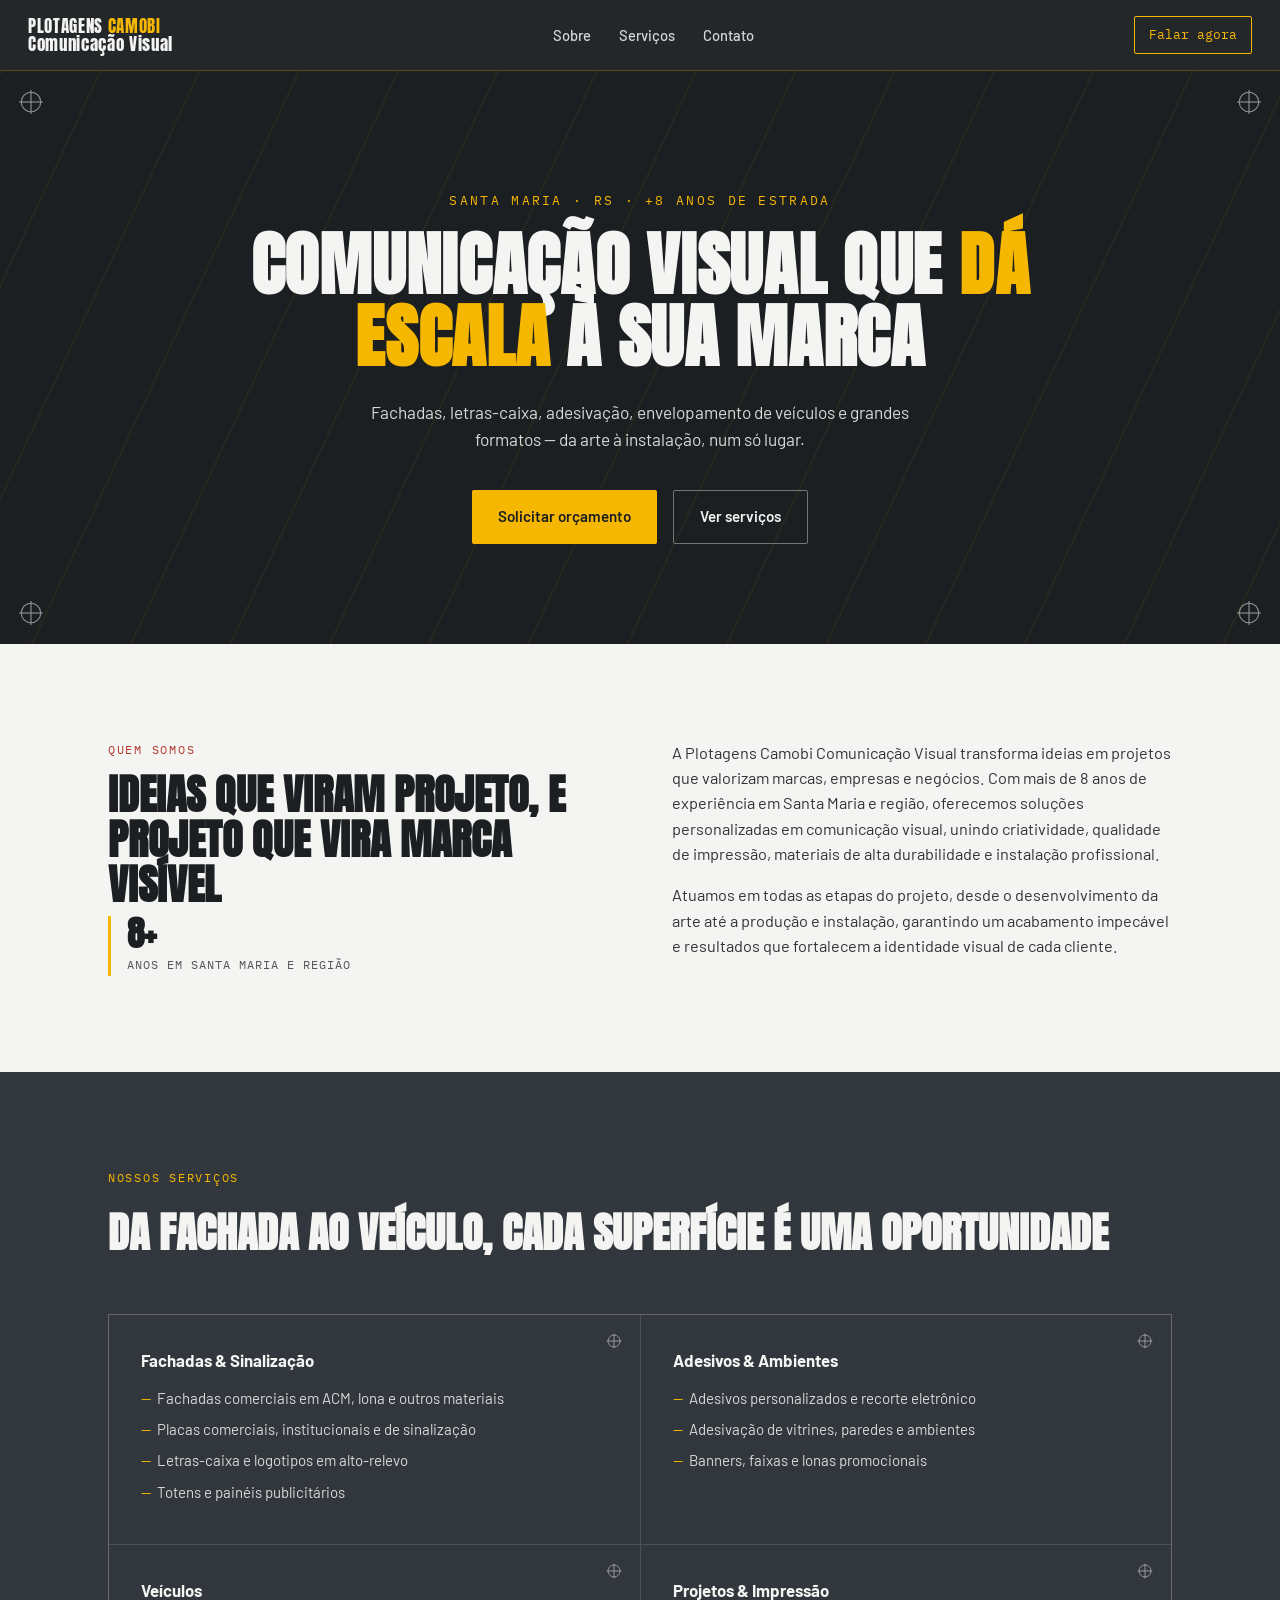
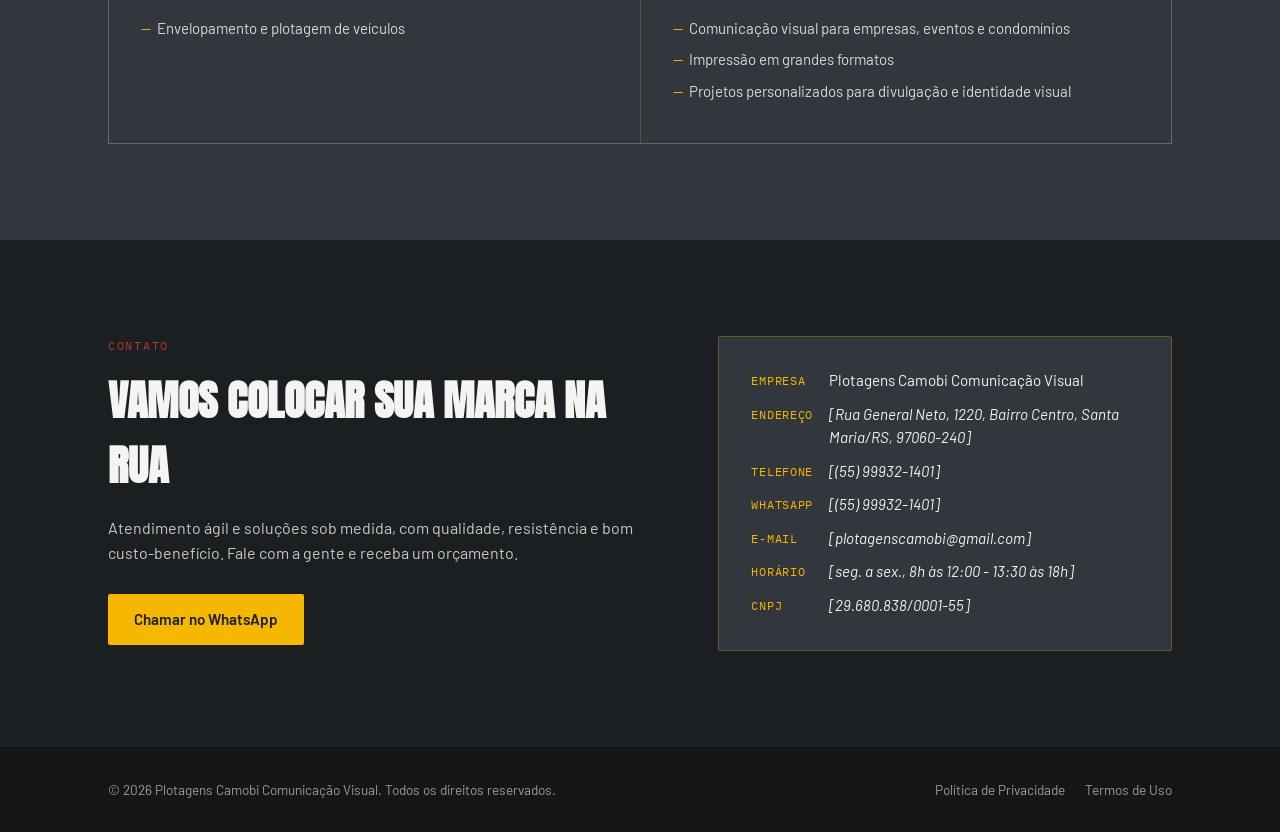
==== index.html @ e6a54b6c "Add files via upload" ====
<!DOCTYPE html>
<html lang="pt-BR">
<head>
<meta charset="UTF-8">
<meta name="viewport" content="width=device-width, initial-scale=1.0">
<title>Plotagens Camobi Comunicação Visual | Santa Maria, RS</title>
<meta name="description" content="Plotagens Camobi Comunicação Visual — fachadas, letras-caixa, adesivação, envelopamento de veículos e impressão em grandes formatos em Santa Maria e região.">
<link rel="stylesheet" href="style.css">
</head>
<body>

<header>
  <div class="nav">
    <div class="brand">PLOTAGENS <span>CAMOBI</span><br>Comunicação Visual</div>
    <nav class="nav-links" id="navLinks">
      <a href="#sobre">Sobre</a>
      <a href="#servicos">Serviços</a>
      <a href="#contato">Contato</a>
    </nav>
    <a class="nav-cta" href="#contato">Falar agora</a>
    <button class="menu-toggle" id="menuToggle" aria-label="Abrir menu">☰</button>
  </div>
</header>

<section class="hero">
  <div class="reg-mark tl"><svg viewBox="0 0 24 24" fill="none" stroke="currentColor" stroke-width="1"><circle cx="12" cy="12" r="9"/><line x1="12" y1="1" x2="12" y2="23"/><line x1="1" y1="12" x2="23" y2="12"/></svg></div>
  <div class="reg-mark tr"><svg viewBox="0 0 24 24" fill="none" stroke="currentColor" stroke-width="1"><circle cx="12" cy="12" r="9"/><line x1="12" y1="1" x2="12" y2="23"/><line x1="1" y1="12" x2="23" y2="12"/></svg></div>
  <div class="reg-mark bl"><svg viewBox="0 0 24 24" fill="none" stroke="currentColor" stroke-width="1"><circle cx="12" cy="12" r="9"/><line x1="12" y1="1" x2="12" y2="23"/><line x1="1" y1="12" x2="23" y2="12"/></svg></div>
  <div class="reg-mark br"><svg viewBox="0 0 24 24" fill="none" stroke="currentColor" stroke-width="1"><circle cx="12" cy="12" r="9"/><line x1="12" y1="1" x2="12" y2="23"/><line x1="1" y1="12" x2="23" y2="12"/></svg></div>

  <div class="hero-inner">
    <div class="eyebrow">Santa Maria · RS · +8 anos de estrada</div>
    <h1>Comunicação visual que <em>dá escala</em> à sua marca</h1>
    <p>Fachadas, letras-caixa, adesivação, envelopamento de veículos e grandes formatos — da arte à instalação, num só lugar.</p>
    <div class="hero-ctas">
      <a class="btn btn-primary" href="#contato">Solicitar orçamento</a>
      <a class="btn btn-ghost" href="#servicos">Ver serviços</a>
    </div>
  </div>
</section>

<section class="about" id="sobre">
  <div class="wrap about-grid">
    <div>
      <div class="section-label">Quem somos</div>
      <h2>Ideias que viram projeto, e projeto que vira marca visível</h2>
      <div class="stat">
        <b>8+</b>
        <span>Anos em Santa Maria e região</span>
      </div>
    </div>
    <div class="about-copy">
      <p>A Plotagens Camobi Comunicação Visual transforma ideias em projetos que valorizam marcas, empresas e negócios. Com mais de 8 anos de experiência em Santa Maria e região, oferecemos soluções personalizadas em comunicação visual, unindo criatividade, qualidade de impressão, materiais de alta durabilidade e instalação profissional.</p>
      <p>Atuamos em todas as etapas do projeto, desde o desenvolvimento da arte até a produção e instalação, garantindo um acabamento impecável e resultados que fortalecem a identidade visual de cada cliente.</p>
    </div>
  </div>
</section>

<section class="services" id="servicos">
  <div class="wrap">
    <div class="section-label">Nossos serviços</div>
    <h2>Da fachada ao veículo, cada superfície é uma oportunidade</h2>

    <div class="service-grid">

      <div class="service-card">
        <div class="reg-mark tr" style="width:16px;height:16px;"><svg viewBox="0 0 24 24" fill="none" stroke="currentColor" stroke-width="1.4"><circle cx="12" cy="12" r="9"/><line x1="12" y1="1" x2="12" y2="23"/><line x1="1" y1="12" x2="23" y2="12"/></svg></div>
        <h3>Fachadas &amp; Sinalização</h3>
        <ul>
          <li>Fachadas comerciais em ACM, lona e outros materiais</li>
          <li>Placas comerciais, institucionais e de sinalização</li>
          <li>Letras-caixa e logotipos em alto-relevo</li>
          <li>Totens e painéis publicitários</li>
        </ul>
      </div>

      <div class="service-card">
        <div class="reg-mark tr" style="width:16px;height:16px;"><svg viewBox="0 0 24 24" fill="none" stroke="currentColor" stroke-width="1.4"><circle cx="12" cy="12" r="9"/><line x1="12" y1="1" x2="12" y2="23"/><line x1="1" y1="12" x2="23" y2="12"/></svg></div>
        <h3>Adesivos &amp; Ambientes</h3>
        <ul>
          <li>Adesivos personalizados e recorte eletrônico</li>
          <li>Adesivação de vitrines, paredes e ambientes</li>
          <li>Banners, faixas e lonas promocionais</li>
        </ul>
      </div>

      <div class="service-card">
        <div class="reg-mark tr" style="width:16px;height:16px;"><svg viewBox="0 0 24 24" fill="none" stroke="currentColor" stroke-width="1.4"><circle cx="12" cy="12" r="9"/><line x1="12" y1="1" x2="12" y2="23"/><line x1="1" y1="12" x2="23" y2="12"/></svg></div>
        <h3>Veículos</h3>
        <ul>
          <li>Envelopamento e plotagem de veículos</li>
        </ul>
      </div>

      <div class="service-card">
        <div class="reg-mark tr" style="width:16px;height:16px;"><svg viewBox="0 0 24 24" fill="none" stroke="currentColor" stroke-width="1.4"><circle cx="12" cy="12" r="9"/><line x1="12" y1="1" x2="12" y2="23"/><line x1="1" y1="12" x2="23" y2="12"/></svg></div>
        <h3>Projetos &amp; Impressão</h3>
        <ul>
          <li>Comunicação visual para empresas, eventos e condomínios</li>
          <li>Impressão em grandes formatos</li>
          <li>Projetos personalizados para divulgação e identidade visual</li>
        </ul>
      </div>

    </div>
  </div>
</section>

<section class="contact" id="contato">
  <div class="wrap contact-grid">
    <div>
      <div class="section-label">Contato</div>
      <h2>Vamos colocar sua marca na rua</h2>
      <p>Atendimento ágil e soluções sob medida, com qualidade, resistência e bom custo-benefício. Fale com a gente e receba um orçamento.</p>
      <div class="hero-ctas" style="justify-content:flex-start;margin-top:28px;">
        <a class="btn btn-primary" href="https://wa.me/55XXXXXXXXXXX" target="_blank" rel="noopener">Chamar no WhatsApp</a>
      </div>
    </div>
    <div class="contact-card">
      <dl>
        <dt>Empresa</dt>
        <dd>Plotagens Camobi Comunicação Visual</dd>

        <dt>Endereço</dt>
        <dd class="placeholder">[Rua General Neto, 1220, Bairro Centro, Santa Maria/RS, 97060-240]</dd>

        <dt>Telefone</dt>
        <dd class="placeholder">[(55) 99932-1401]</dd>

        <dt>WhatsApp</dt>
        <dd class="placeholder">[(55) 99932-1401]</dd>

        <dt>E-mail</dt>
        <dd class="placeholder">[plotagenscamobi@gmail.com]</dd>

        <dt>Horário</dt>
        <dd class="placeholder">[seg. a sex., 8h às 12:00 - 13:30 às 18h]</dd>

        <dt>CNPJ</dt>
        <dd class="placeholder">[29.680.838/0001-55]</dd>
      </dl>
    </div>
  </div>
</section>

<footer>
  <div class="wrap footer-inner">
    <div>© <span id="year"></span> Plotagens Camobi Comunicação Visual. Todos os direitos reservados.</div>
    <div class="footer-links">
      <a href="privacidade.html">Política de Privacidade</a>
      <a href="termos.html">Termos de Uso</a>
    </div>
  </div>
</footer>

<script>
  document.getElementById('year').textContent = new Date().getFullYear();
  const menuToggle = document.getElementById('menuToggle');
  const navLinks = document.getElementById('navLinks');
  menuToggle.addEventListener('click', () => navLinks.classList.toggle('open'));
  navLinks.querySelectorAll('a').forEach(a => a.addEventListener('click', () => navLinks.classList.remove('open')));
</script>

</body>
</html>
---- style.css ----
@import url('https://fonts.googleapis.com/css2?family=Anton&family=Barlow:wght@400;500;600;700&family=IBM+Plex+Mono:wght@400;500&display=swap');

:root{
  --grafite:#1c1f22;
  --aco:#31373d;
  --branco:#f4f5f3;
  --amarelo:#f5b700;
  --vinil:#b23a2e;
  --display: 'Anton', sans-serif;
  --body: 'Barlow', sans-serif;
  --mono: 'IBM Plex Mono', monospace;
}

*{box-sizing:border-box;margin:0;padding:0;}

html{scroll-behavior:smooth;}

body{
  font-family:var(--body);
  color:var(--grafite);
  background:var(--branco);
  line-height:1.55;
  -webkit-font-smoothing:antialiased;
}

a{color:inherit;text-decoration:none;}

.wrap{
  max-width:1120px;
  margin:0 auto;
  padding:0 28px;
}

/* ---------- registration marks (signature element) ---------- */
.reg-mark{
  position:absolute;
  width:26px;height:26px;
  opacity:.55;
}
.reg-mark svg{width:100%;height:100%;display:block;}
.reg-mark.tl{top:18px;left:18px;}
.reg-mark.tr{top:18px;right:18px;}
.reg-mark.bl{bottom:18px;left:18px;}
.reg-mark.br{bottom:18px;right:18px;}

/* ---------- header ---------- */
header{
  position:sticky;top:0;z-index:50;
  background:rgba(28,31,34,.96);
  backdrop-filter:blur(6px);
  border-bottom:1px solid rgba(245,183,0,.25);
}
.nav{
  display:flex;align-items:center;justify-content:space-between;
  padding:16px 28px;
  color:var(--branco);
}
.brand{
  font-family:var(--display);
  font-size:1.05rem;
  letter-spacing:.04em;
  line-height:1.1;
}
.brand span{color:var(--amarelo);}
.nav-links{display:flex;gap:28px;font-size:.92rem;font-weight:500;}
.nav-links a{opacity:.85;transition:opacity .2s;}
.nav-links a:hover{opacity:1;color:var(--amarelo);}
.nav-cta{
  font-family:var(--mono);
  font-size:.82rem;
  border:1px solid var(--amarelo);
  color:var(--amarelo);
  padding:8px 14px;
  border-radius:2px;
  transition:background .2s, color .2s;
}
.nav-cta:hover{background:var(--amarelo);color:var(--grafite);}
.menu-toggle{display:none;background:none;border:0;color:var(--branco);font-size:1.6rem;cursor:pointer;}

/* ---------- hero ---------- */
.hero{
  position:relative;
  background:var(--grafite);
  color:var(--branco);
  padding:120px 28px 100px;
  overflow:hidden;
}
.hero::before{
  content:"";
  position:absolute;inset:0;
  background:
    repeating-linear-gradient(115deg, rgba(245,183,0,.05) 0 2px, transparent 2px 90px);
  pointer-events:none;
}
.hero-inner{max-width:820px;margin:0 auto;position:relative;text-align:center;}
.eyebrow{
  font-family:var(--mono);
  font-size:.8rem;
  letter-spacing:.18em;
  text-transform:uppercase;
  color:var(--amarelo);
  margin-bottom:18px;
}
.hero h1{
  font-family:var(--display);
  font-size:clamp(2.4rem, 6vw, 4.4rem);
  line-height:1.02;
  letter-spacing:.01em;
  text-transform:uppercase;
}
.hero h1 em{font-style:normal;color:var(--amarelo);}
.hero p{
  margin:26px auto 0;
  max-width:560px;
  font-size:1.08rem;
  color:#d7d9d6;
}
.hero-ctas{
  margin-top:38px;
  display:flex;gap:16px;justify-content:center;flex-wrap:wrap;
}
.btn{
  display:inline-flex;align-items:center;gap:8px;
  font-weight:600;font-size:.95rem;
  padding:14px 26px;
  border-radius:2px;
  transition:transform .15s, box-shadow .15s;
}
.btn:hover{transform:translateY(-2px);}
.btn-primary{background:var(--amarelo);color:var(--grafite);}
.btn-primary:hover{box-shadow:0 6px 0 0 rgba(245,183,0,.25);}
.btn-ghost{border:1px solid rgba(244,245,243,.4);color:var(--branco);}
.btn-ghost:hover{border-color:var(--branco);}

/* ---------- about ---------- */
.about{padding:96px 28px;background:var(--branco);}
.about-grid{
  display:grid;
  grid-template-columns:1fr 1fr;
  gap:64px;
  align-items:start;
}
.section-label{
  font-family:var(--mono);
  font-size:.78rem;
  letter-spacing:.14em;
  text-transform:uppercase;
  color:var(--vinil);
  margin-bottom:14px;
}
.about h2{
  font-family:var(--display);
  font-size:clamp(1.8rem,3.4vw,2.6rem);
  text-transform:uppercase;
  line-height:1.08;
}
.about-copy p{margin-bottom:16px;font-size:1.02rem;color:#333;}
.stat{
  display:inline-block;
  margin-top:8px;
  border-left:3px solid var(--amarelo);
  padding-left:16px;
}
.stat b{font-family:var(--display);font-size:2.2rem;display:block;line-height:1;}
.stat span{font-family:var(--mono);font-size:.78rem;text-transform:uppercase;letter-spacing:.08em;color:#555;}

/* ---------- services ---------- */
.services{background:var(--aco);color:var(--branco);padding:96px 28px;position:relative;}
.services .section-label{color:var(--amarelo);}
.services h2{
  font-family:var(--display);
  font-size:clamp(1.8rem,3.4vw,2.6rem);
  text-transform:uppercase;
  margin-bottom:48px;
}
.service-grid{
  display:grid;
  grid-template-columns:repeat(2,1fr);
  gap:1px;
  background:rgba(244,245,243,.14);
  border:1px solid rgba(244,245,243,.14);
}
.service-card{
  background:var(--aco);
  padding:32px;
  position:relative;
  transition:background .2s;
}
.service-card:hover{background:#3b4249;}
.service-card:hover .reg-mark{opacity:1;}
.service-card .reg-mark{transition:opacity .2s;}
.service-card h3{
  font-family:var(--body);
  font-weight:700;
  font-size:1.05rem;
  margin-bottom:14px;
  padding-right:20px;
}
.service-card ul{list-style:none;font-size:.94rem;color:#d7d9d6;}
.service-card li{position:relative;padding-left:16px;margin-bottom:8px;}
.service-card li::before{
  content:"—";
  position:absolute;left:0;color:var(--amarelo);
}

/* ---------- contact ---------- */
.contact{background:var(--grafite);color:var(--branco);padding:96px 28px;position:relative;}
.contact-grid{
  display:grid;
  grid-template-columns:1.1fr .9fr;
  gap:56px;
}
.contact h2{
  font-family:var(--display);
  font-size:clamp(1.8rem,3.4vw,2.6rem);
  text-transform:uppercase;
  margin-bottom:18px;
}
.contact > .wrap > p, .contact-grid p{color:#c7c9c6;}
.contact-card{
  background:var(--aco);
  border:1px solid rgba(245,183,0,.25);
  padding:32px;
  border-radius:2px;
}
.contact-card dl{display:grid;grid-template-columns:auto 1fr;gap:10px 16px;font-size:.95rem;}
.contact-card dt{font-family:var(--mono);color:var(--amarelo);text-transform:uppercase;font-size:.75rem;letter-spacing:.06em;padding-top:3px;}
.contact-card dd{color:var(--branco);}
.placeholder{color:#f0b3ac;font-style:italic;}

/* ---------- footer ---------- */
footer{
  background:#141618;
  color:#9a9d9a;
  padding:32px 28px;
  font-size:.85rem;
}
.footer-inner{
  display:flex;justify-content:space-between;align-items:center;flex-wrap:wrap;gap:12px;
}
.footer-links{display:flex;gap:20px;}
.footer-links a{transition:color .2s;}
.footer-links a:hover{color:var(--amarelo);}

/* ---------- legal pages ---------- */
.legal{padding:120px 28px 96px;max-width:780px;margin:0 auto;}
.legal h1{
  font-family:var(--display);
  font-size:clamp(2rem,4vw,2.8rem);
  text-transform:uppercase;
  margin-bottom:8px;
}
.legal .updated{font-family:var(--mono);font-size:.8rem;color:#777;margin-bottom:40px;}
.legal h2{font-size:1.2rem;margin:34px 0 12px;font-family:var(--body);font-weight:700;}
.legal p, .legal li{color:#333;margin-bottom:12px;font-size:.98rem;}
.legal ul{padding-left:20px;}
.legal a.back{
  display:inline-block;margin-bottom:32px;
  font-family:var(--mono);font-size:.85rem;color:var(--vinil);
}

/* ---------- responsive ---------- */
@media (max-width:860px){
  .about-grid{grid-template-columns:1fr;gap:32px;}
  .service-grid{grid-template-columns:1fr;}
  .contact-grid{grid-template-columns:1fr;}
  .nav-links{position:fixed;top:64px;left:0;right:0;background:var(--grafite);flex-direction:column;padding:20px 28px;gap:16px;transform:translateY(-150%);transition:transform .25s;border-bottom:1px solid rgba(245,183,0,.25);}
  .nav-links.open{transform:translateY(0);}
  .menu-toggle{display:block;}
  .nav-cta{display:none;}
}

@media (prefers-reduced-motion: reduce){
  html{scroll-behavior:auto;}
  *{transition:none !important;}
}
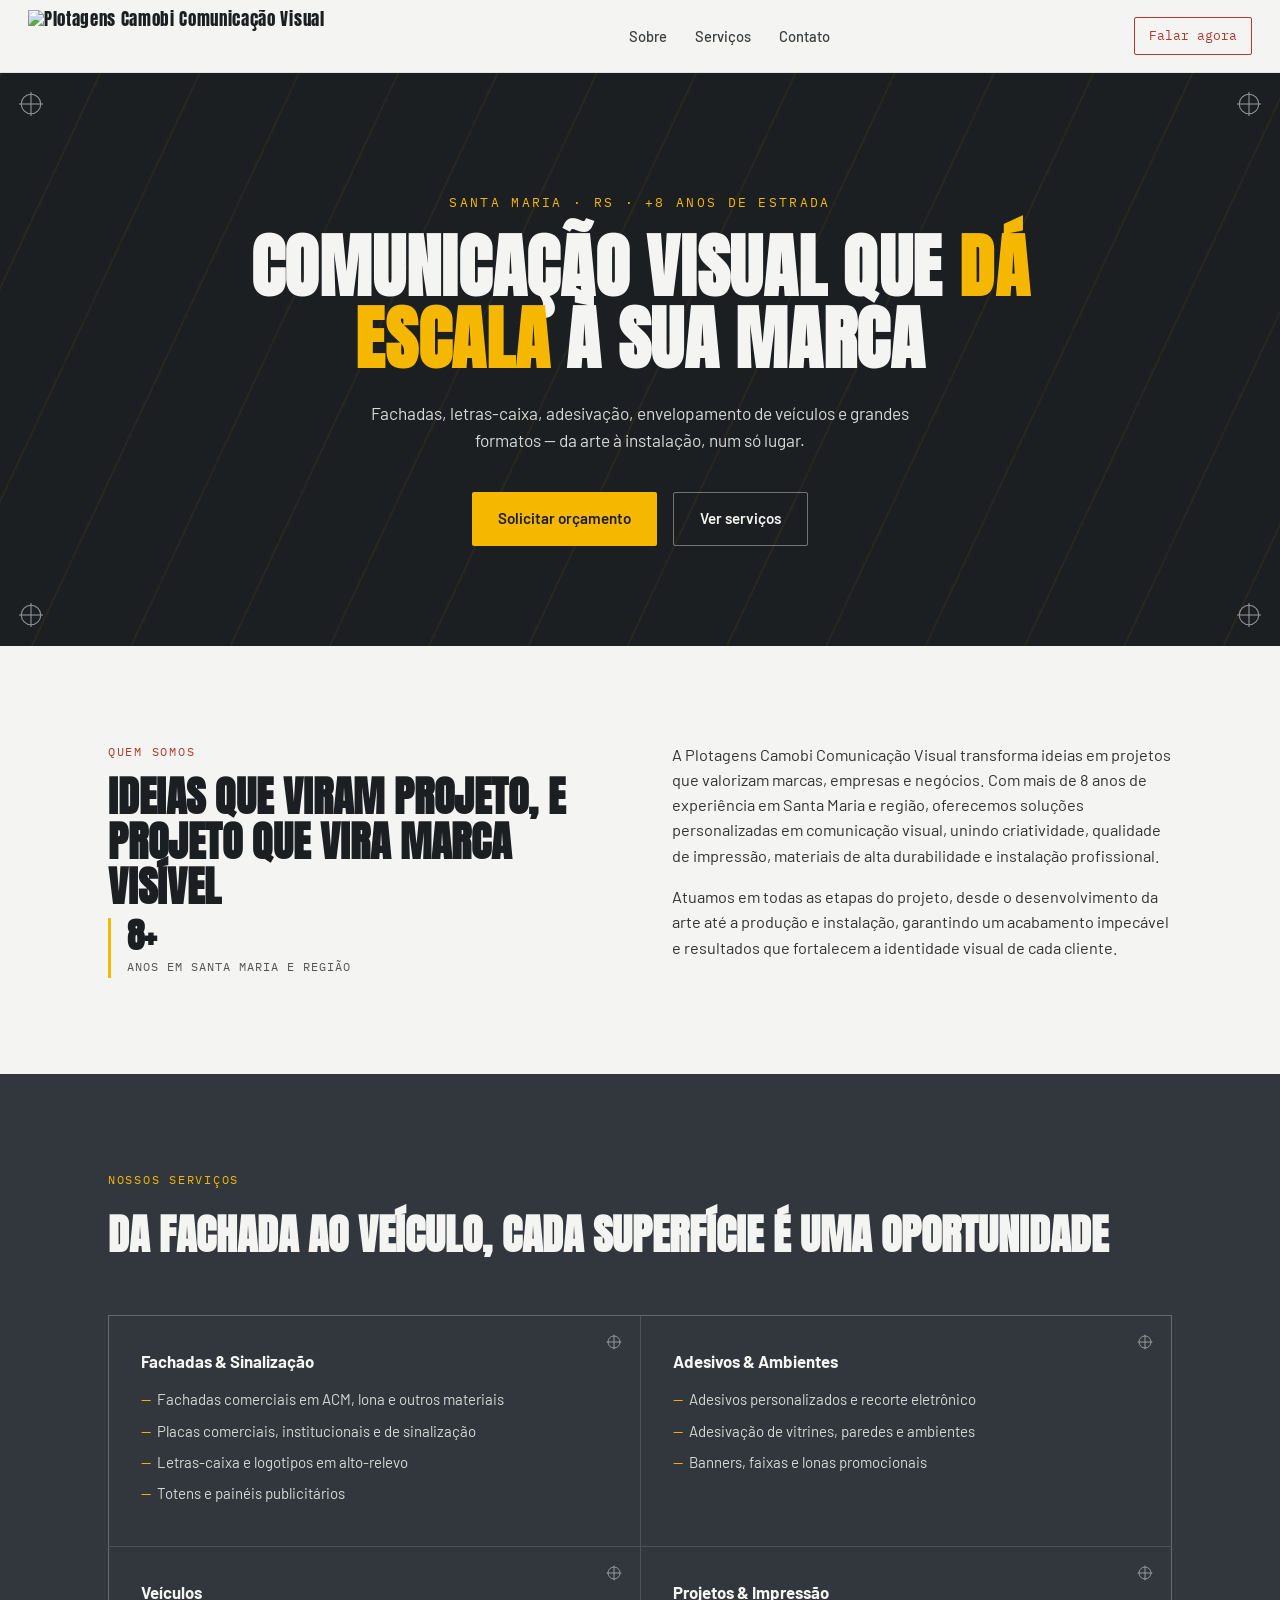
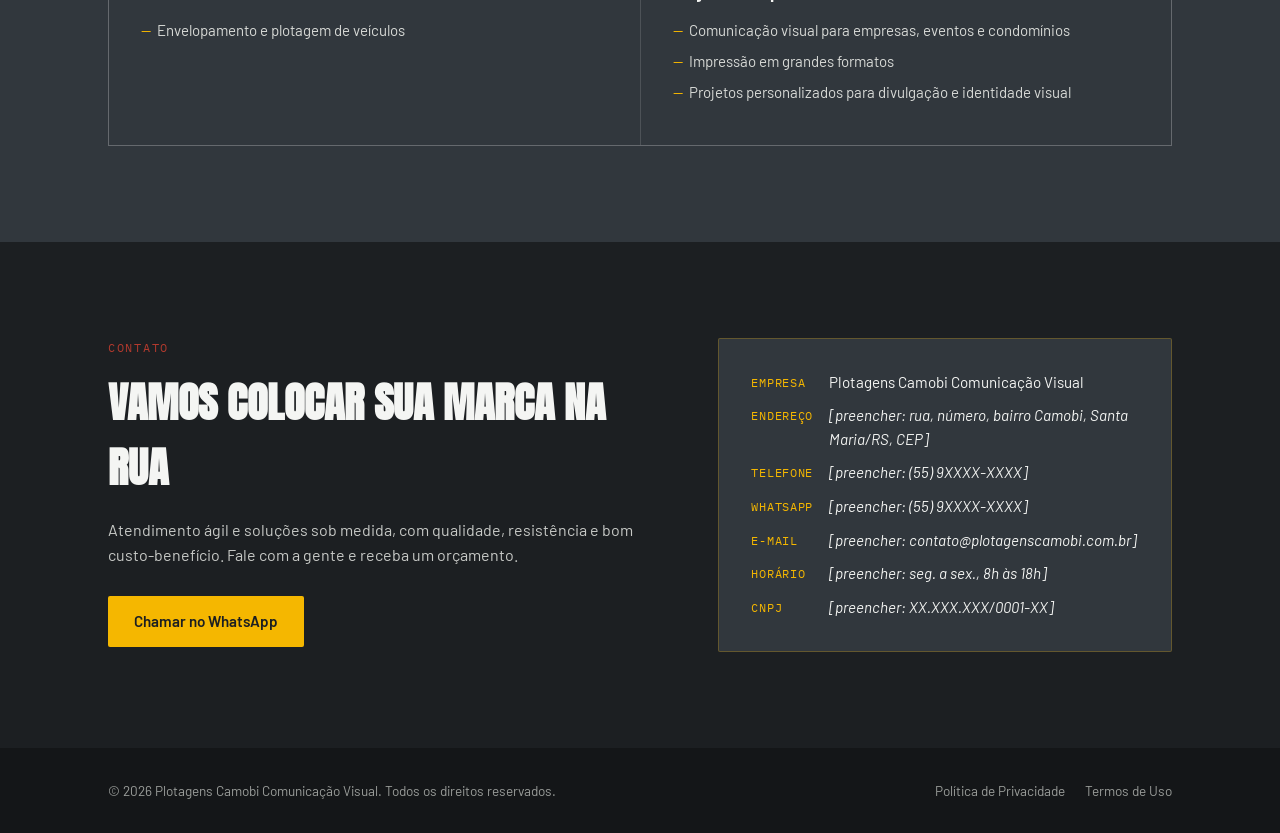
==== commit 811bec6d: "Add files via upload" ====
--- a/index.html
+++ b/index.html
@@ -6,12 +6,13 @@
 <title>Plotagens Camobi Comunicação Visual | Santa Maria, RS</title>
 <meta name="description" content="Plotagens Camobi Comunicação Visual — fachadas, letras-caixa, adesivação, envelopamento de veículos e impressão em grandes formatos em Santa Maria e região.">
 <link rel="stylesheet" href="style.css">
+<link rel="icon" type="image/png" href="assets/favicon.png">
 </head>
 <body>
 
 <header>
   <div class="nav">
-    <div class="brand">PLOTAGENS <span>CAMOBI</span><br>Comunicação Visual</div>
+    <a class="brand" href="index.html"><img src="assets/logo.png" alt="Plotagens Camobi Comunicação Visual"></a>
     <nav class="nav-links" id="navLinks">
       <a href="#sobre">Sobre</a>
       <a href="#servicos">Serviços</a>
@@ -122,22 +123,22 @@
         <dd>Plotagens Camobi Comunicação Visual</dd>
 
         <dt>Endereço</dt>
-        <dd class="placeholder">[Rua General Neto, 1220, Bairro Centro, Santa Maria/RS, 97060-240]</dd>
+        <dd class="placeholder">[preencher: rua, número, bairro Camobi, Santa Maria/RS, CEP]</dd>
 
         <dt>Telefone</dt>
-        <dd class="placeholder">[(55) 99932-1401]</dd>
+        <dd class="placeholder">[preencher: (55) 9XXXX-XXXX]</dd>
 
         <dt>WhatsApp</dt>
-        <dd class="placeholder">[(55) 99932-1401]</dd>
+        <dd class="placeholder">[preencher: (55) 9XXXX-XXXX]</dd>
 
         <dt>E-mail</dt>
-        <dd class="placeholder">[plotagenscamobi@gmail.com]</dd>
+        <dd class="placeholder">[preencher: contato@plotagenscamobi.com.br]</dd>
 
         <dt>Horário</dt>
-        <dd class="placeholder">[seg. a sex., 8h às 12:00 - 13:30 às 18h]</dd>
+        <dd class="placeholder">[preencher: seg. a sex., 8h às 18h]</dd>
 
         <dt>CNPJ</dt>
-        <dd class="placeholder">[29.680.838/0001-55]</dd>
+        <dd class="placeholder">[preencher: XX.XXX.XXX/0001-XX]</dd>
       </dl>
     </div>
   </div>
--- a/style.css
+++ b/style.css
@@ -46,36 +46,38 @@
 /* ---------- header ---------- */
 header{
   position:sticky;top:0;z-index:50;
-  background:rgba(28,31,34,.96);
+  background:rgba(244,245,243,.97);
   backdrop-filter:blur(6px);
-  border-bottom:1px solid rgba(245,183,0,.25);
+  border-bottom:1px solid rgba(28,31,34,.08);
 }
 .nav{
   display:flex;align-items:center;justify-content:space-between;
-  padding:16px 28px;
-  color:var(--branco);
+  padding:10px 28px;
+  color:var(--grafite);
 }
 .brand{
+  display:flex;align-items:center;
   font-family:var(--display);
   font-size:1.05rem;
   letter-spacing:.04em;
   line-height:1.1;
 }
-.brand span{color:var(--amarelo);}
+.brand img{height:52px;width:auto;display:block;}
+.brand span{color:var(--vinil);}
 .nav-links{display:flex;gap:28px;font-size:.92rem;font-weight:500;}
-.nav-links a{opacity:.85;transition:opacity .2s;}
-.nav-links a:hover{opacity:1;color:var(--amarelo);}
+.nav-links a{opacity:.85;transition:opacity .2s;color:var(--grafite);}
+.nav-links a:hover{opacity:1;color:var(--vinil);}
 .nav-cta{
   font-family:var(--mono);
   font-size:.82rem;
-  border:1px solid var(--amarelo);
-  color:var(--amarelo);
+  border:1px solid var(--vinil);
+  color:var(--vinil);
   padding:8px 14px;
   border-radius:2px;
   transition:background .2s, color .2s;
 }
-.nav-cta:hover{background:var(--amarelo);color:var(--grafite);}
-.menu-toggle{display:none;background:none;border:0;color:var(--branco);font-size:1.6rem;cursor:pointer;}
+.nav-cta:hover{background:var(--vinil);color:var(--branco);}
+.menu-toggle{display:none;background:none;border:0;color:var(--grafite);font-size:1.6rem;cursor:pointer;}
 
 /* ---------- hero ---------- */
 .hero{
@@ -264,7 +266,7 @@
   .about-grid{grid-template-columns:1fr;gap:32px;}
   .service-grid{grid-template-columns:1fr;}
   .contact-grid{grid-template-columns:1fr;}
-  .nav-links{position:fixed;top:64px;left:0;right:0;background:var(--grafite);flex-direction:column;padding:20px 28px;gap:16px;transform:translateY(-150%);transition:transform .25s;border-bottom:1px solid rgba(245,183,0,.25);}
+  .nav-links{position:fixed;top:72px;left:0;right:0;background:var(--branco);flex-direction:column;padding:20px 28px;gap:16px;transform:translateY(-150%);transition:transform .25s;border-bottom:1px solid rgba(28,31,34,.1);box-shadow:0 8px 16px rgba(0,0,0,.08);}
   .nav-links.open{transform:translateY(0);}
   .menu-toggle{display:block;}
   .nav-cta{display:none;}
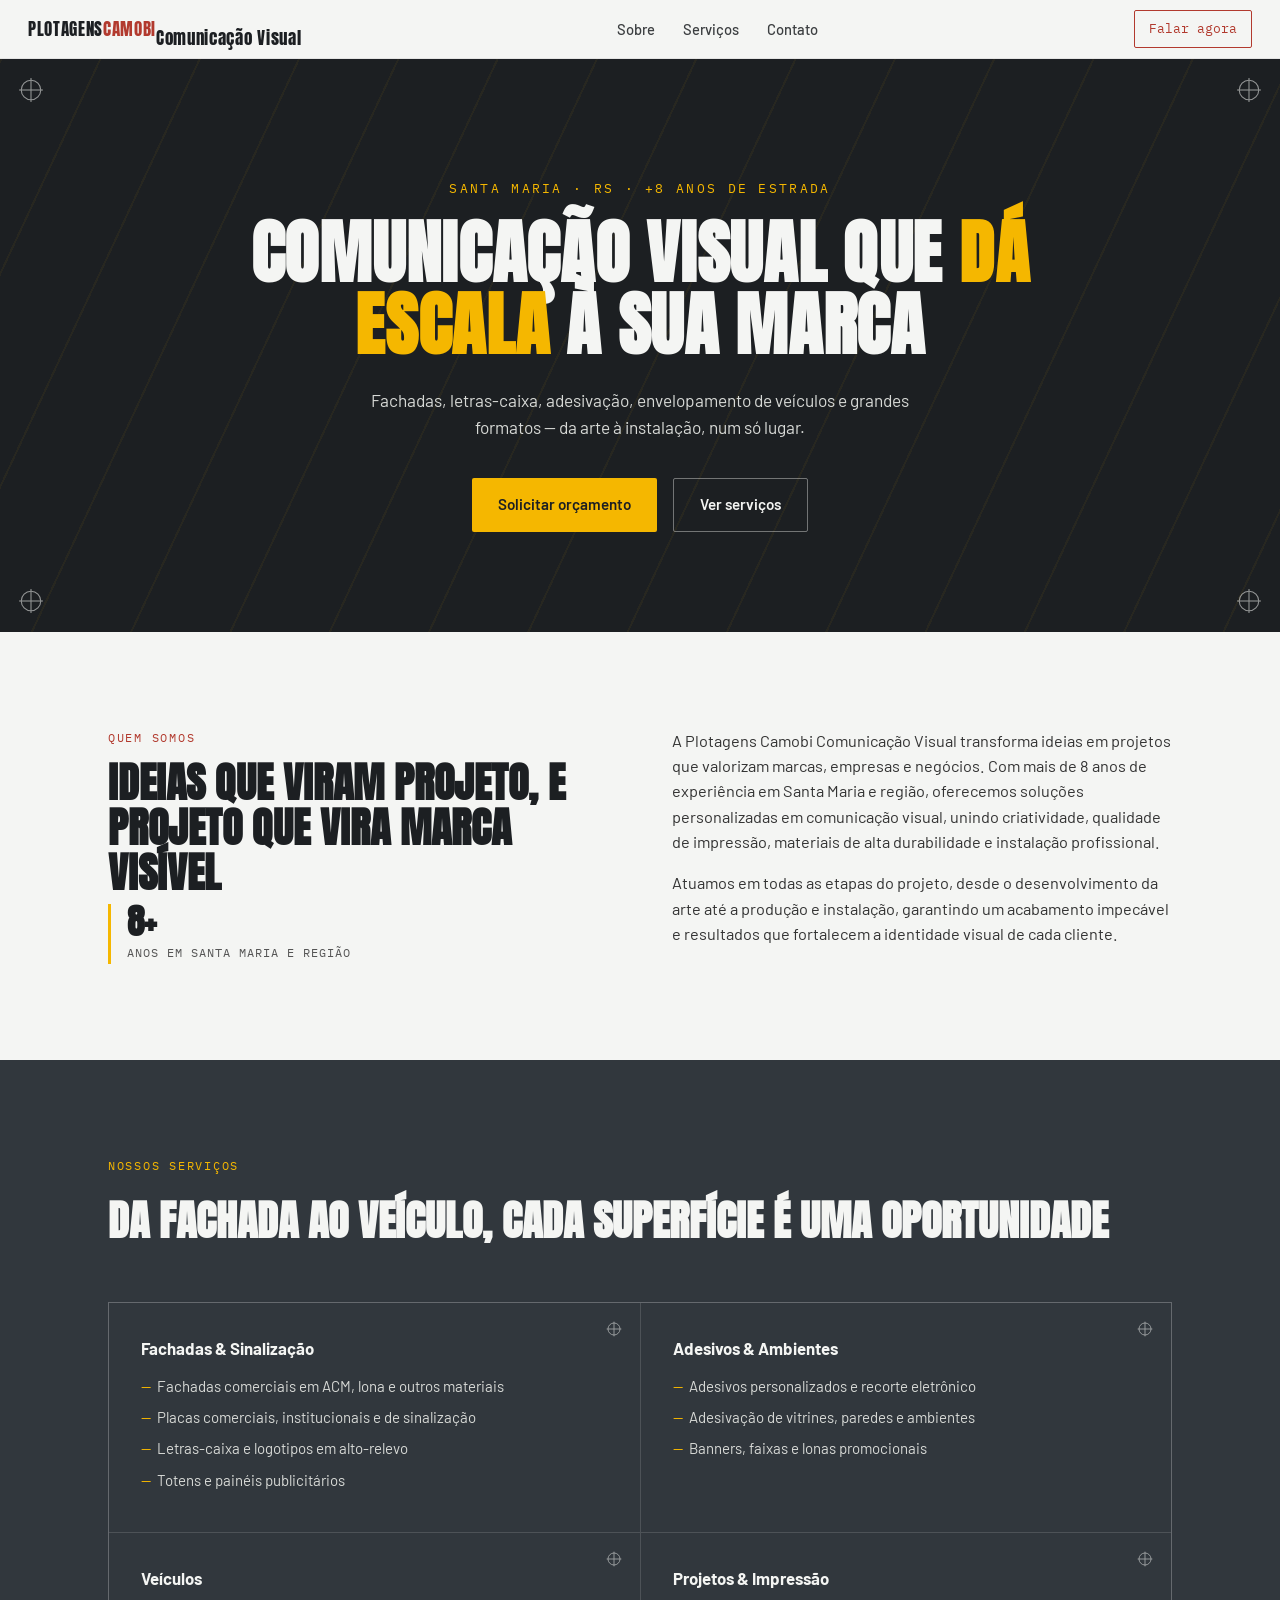
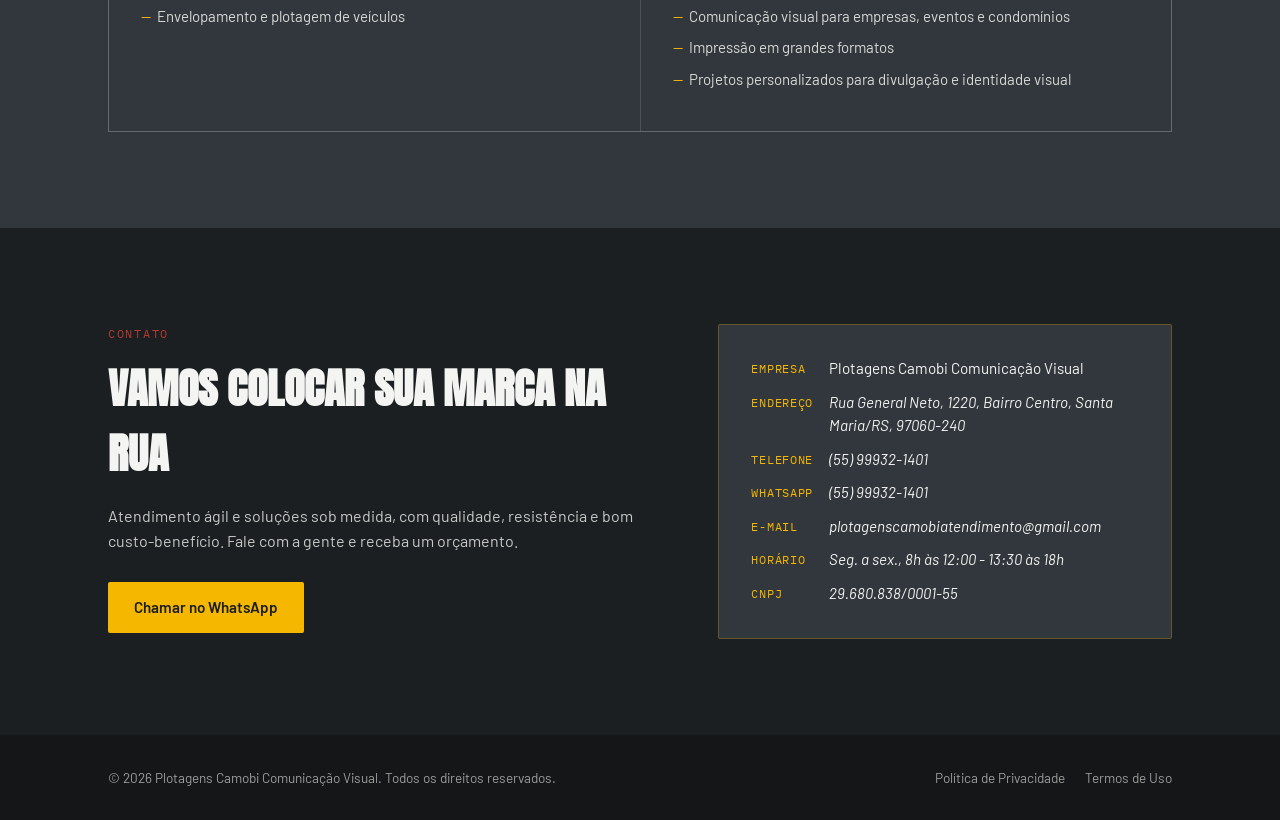
==== commit c7ef64fc: "Add files via upload" ====
--- a/index.html
+++ b/index.html
@@ -6,13 +6,12 @@
 <title>Plotagens Camobi Comunicação Visual | Santa Maria, RS</title>
 <meta name="description" content="Plotagens Camobi Comunicação Visual — fachadas, letras-caixa, adesivação, envelopamento de veículos e impressão em grandes formatos em Santa Maria e região.">
 <link rel="stylesheet" href="style.css">
-<link rel="icon" type="image/png" href="assets/favicon.png">
 </head>
 <body>
 
 <header>
   <div class="nav">
-    <a class="brand" href="index.html"><img src="assets/logo.png" alt="Plotagens Camobi Comunicação Visual"></a>
+    <div class="brand">PLOTAGENS <span>CAMOBI</span><br>Comunicação Visual</div>
     <nav class="nav-links" id="navLinks">
       <a href="#sobre">Sobre</a>
       <a href="#servicos">Serviços</a>
@@ -114,7 +113,7 @@
       <h2>Vamos colocar sua marca na rua</h2>
       <p>Atendimento ágil e soluções sob medida, com qualidade, resistência e bom custo-benefício. Fale com a gente e receba um orçamento.</p>
       <div class="hero-ctas" style="justify-content:flex-start;margin-top:28px;">
-        <a class="btn btn-primary" href="https://wa.me/55XXXXXXXXXXX" target="_blank" rel="noopener">Chamar no WhatsApp</a>
+        <a class="btn btn-primary" href="https://wa.me/55999321401" target="_blank" rel="noopener">Chamar no WhatsApp</a>
       </div>
     </div>
     <div class="contact-card">
@@ -123,22 +122,22 @@
         <dd>Plotagens Camobi Comunicação Visual</dd>
 
         <dt>Endereço</dt>
-        <dd class="placeholder">[preencher: rua, número, bairro Camobi, Santa Maria/RS, CEP]</dd>
+        <dd class="placeholder">Rua General Neto, 1220, Bairro Centro, Santa Maria/RS, 97060-240</dd>
 
         <dt>Telefone</dt>
-        <dd class="placeholder">[preencher: (55) 9XXXX-XXXX]</dd>
+        <dd class="placeholder">(55) 99932-1401</dd>
 
         <dt>WhatsApp</dt>
-        <dd class="placeholder">[preencher: (55) 9XXXX-XXXX]</dd>
+        <dd class="placeholder">(55) 99932-1401</dd>
 
         <dt>E-mail</dt>
-        <dd class="placeholder">[preencher: contato@plotagenscamobi.com.br]</dd>
+        <dd class="placeholder">plotagenscamobiatendimento@gmail.com</dd>
 
         <dt>Horário</dt>
-        <dd class="placeholder">[preencher: seg. a sex., 8h às 18h]</dd>
+        <dd class="placeholder">Seg. a sex., 8h às 12:00 - 13:30 às 18h</dd>
 
         <dt>CNPJ</dt>
-        <dd class="placeholder">[preencher: XX.XXX.XXX/0001-XX]</dd>
+        <dd class="placeholder">29.680.838/0001-55</dd>
       </dl>
     </div>
   </div>
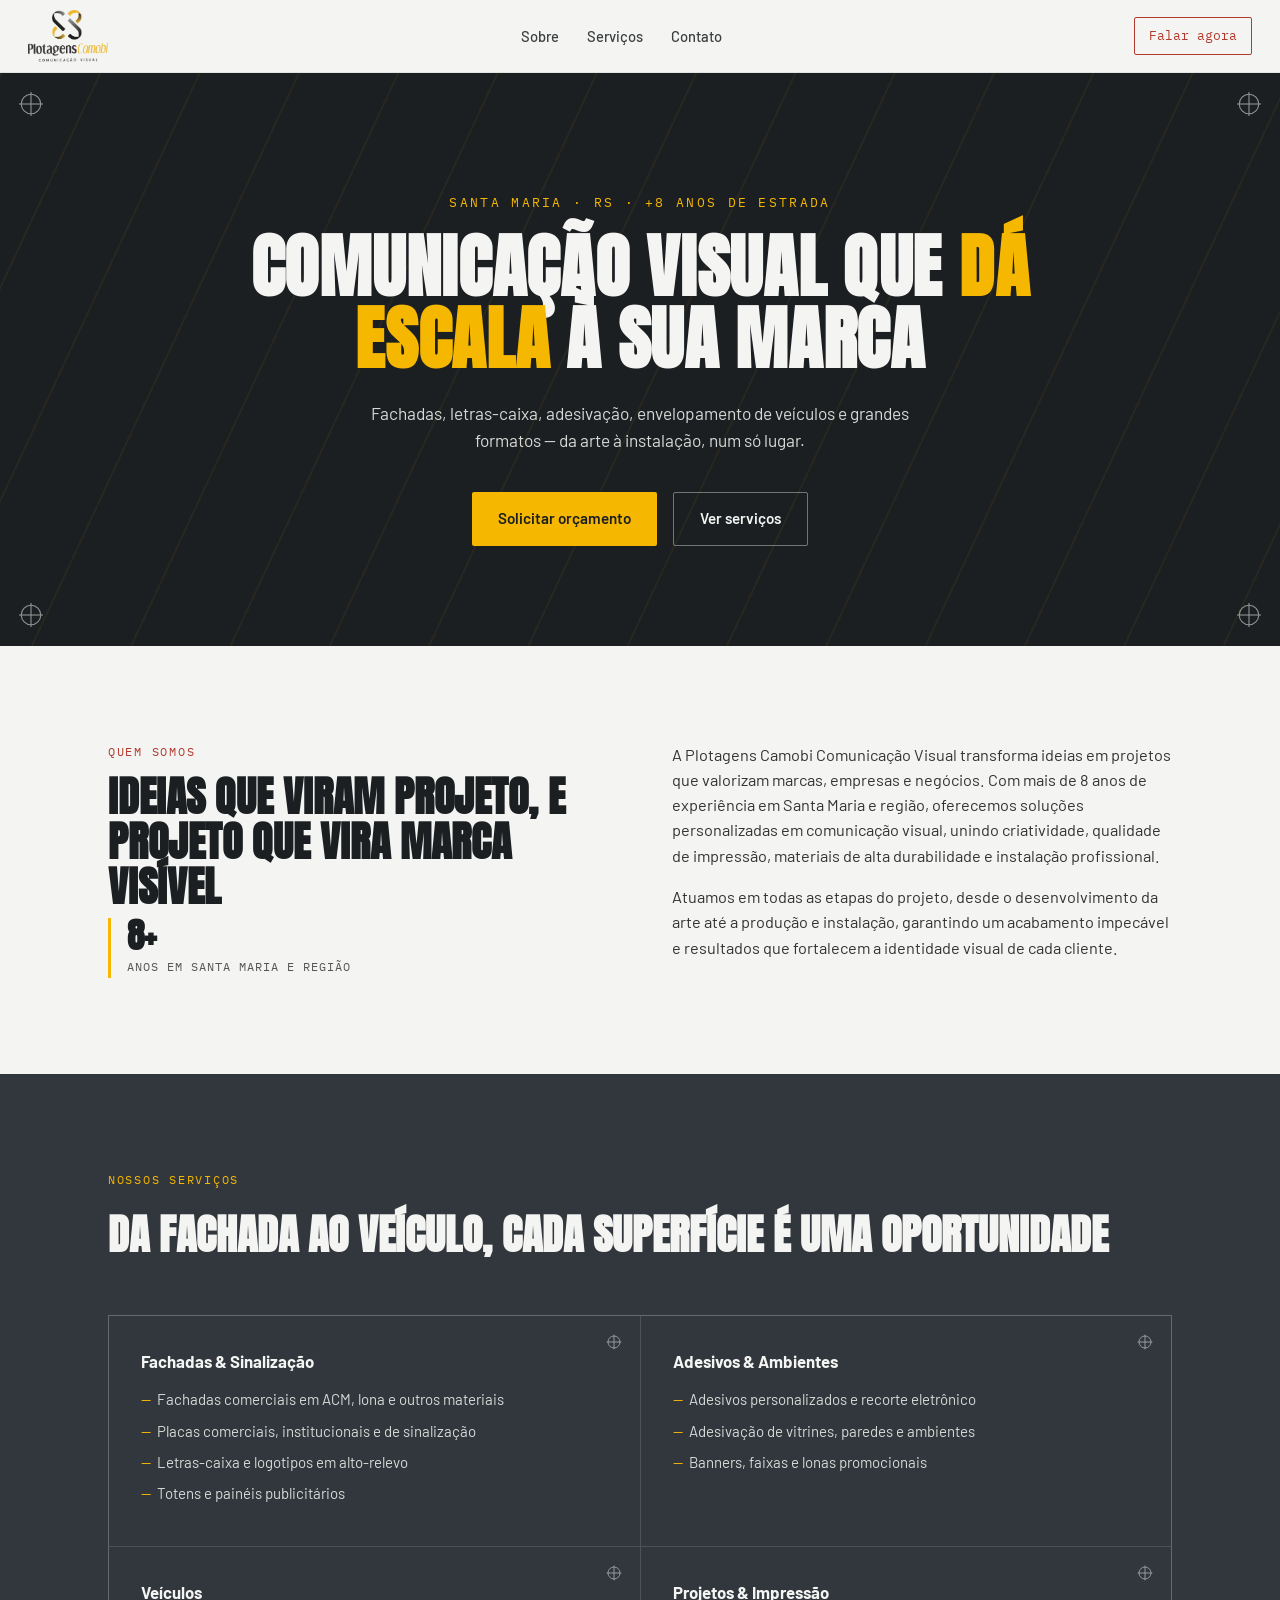
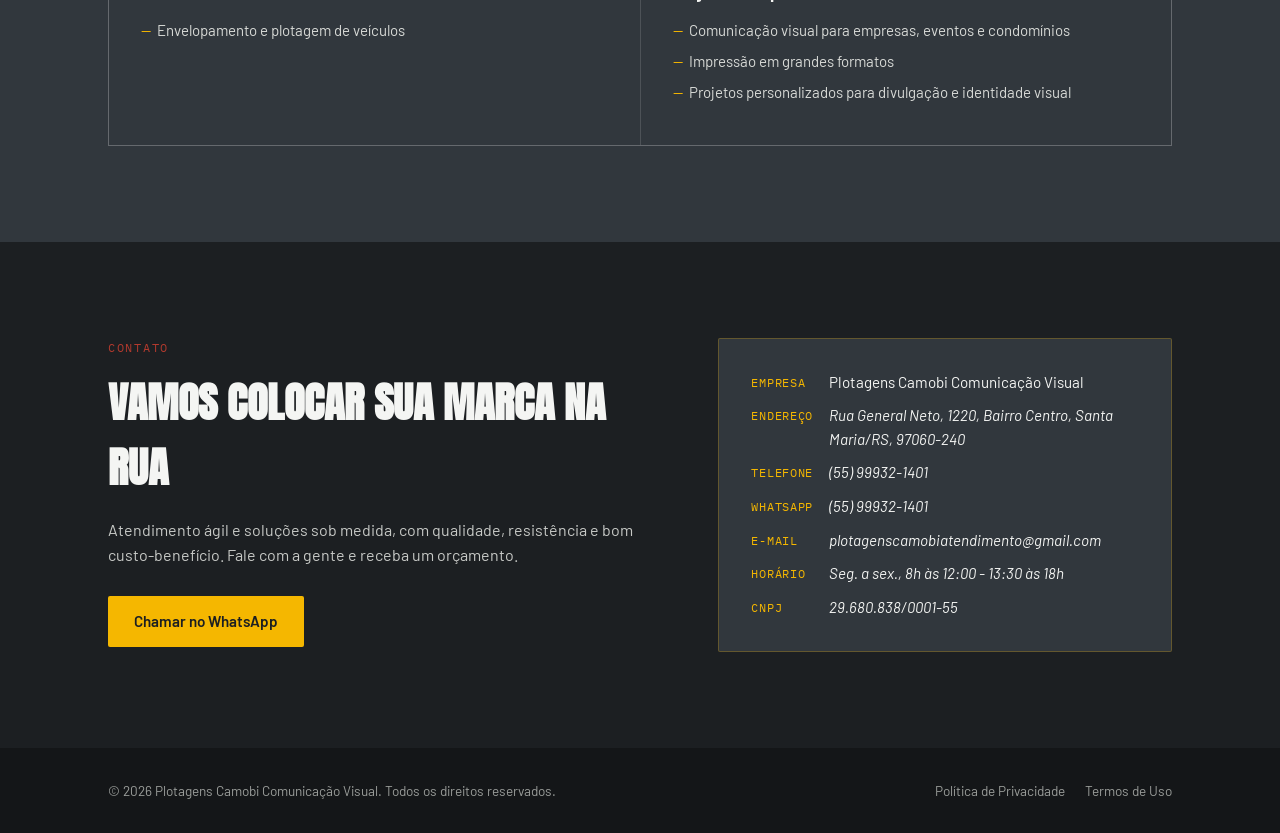
==== commit 02ec7f9c: "Add files via upload" ====
--- a/index.html
+++ b/index.html
@@ -6,12 +6,13 @@
 <title>Plotagens Camobi Comunicação Visual | Santa Maria, RS</title>
 <meta name="description" content="Plotagens Camobi Comunicação Visual — fachadas, letras-caixa, adesivação, envelopamento de veículos e impressão em grandes formatos em Santa Maria e região.">
 <link rel="stylesheet" href="style.css">
+<link rel="icon" type="image/png" href="favicon.png">
 </head>
 <body>
 
 <header>
   <div class="nav">
-    <div class="brand">PLOTAGENS <span>CAMOBI</span><br>Comunicação Visual</div>
+    <a class="brand" href="index.html"><img src="logo.png" alt="Plotagens Camobi Comunicação Visual"></a>
     <nav class="nav-links" id="navLinks">
       <a href="#sobre">Sobre</a>
       <a href="#servicos">Serviços</a>
@@ -113,7 +114,7 @@
       <h2>Vamos colocar sua marca na rua</h2>
       <p>Atendimento ágil e soluções sob medida, com qualidade, resistência e bom custo-benefício. Fale com a gente e receba um orçamento.</p>
       <div class="hero-ctas" style="justify-content:flex-start;margin-top:28px;">
-        <a class="btn btn-primary" href="https://wa.me/55999321401" target="_blank" rel="noopener">Chamar no WhatsApp</a>
+        <a class="btn btn-primary" href="https://wa.me/5555999321401" target="_blank" rel="noopener">Chamar no WhatsApp</a>
       </div>
     </div>
     <div class="contact-card">
@@ -138,7 +139,6 @@
 
         <dt>CNPJ</dt>
         <dd class="placeholder">29.680.838/0001-55</dd>
-      </dl>
     </div>
   </div>
 </section>
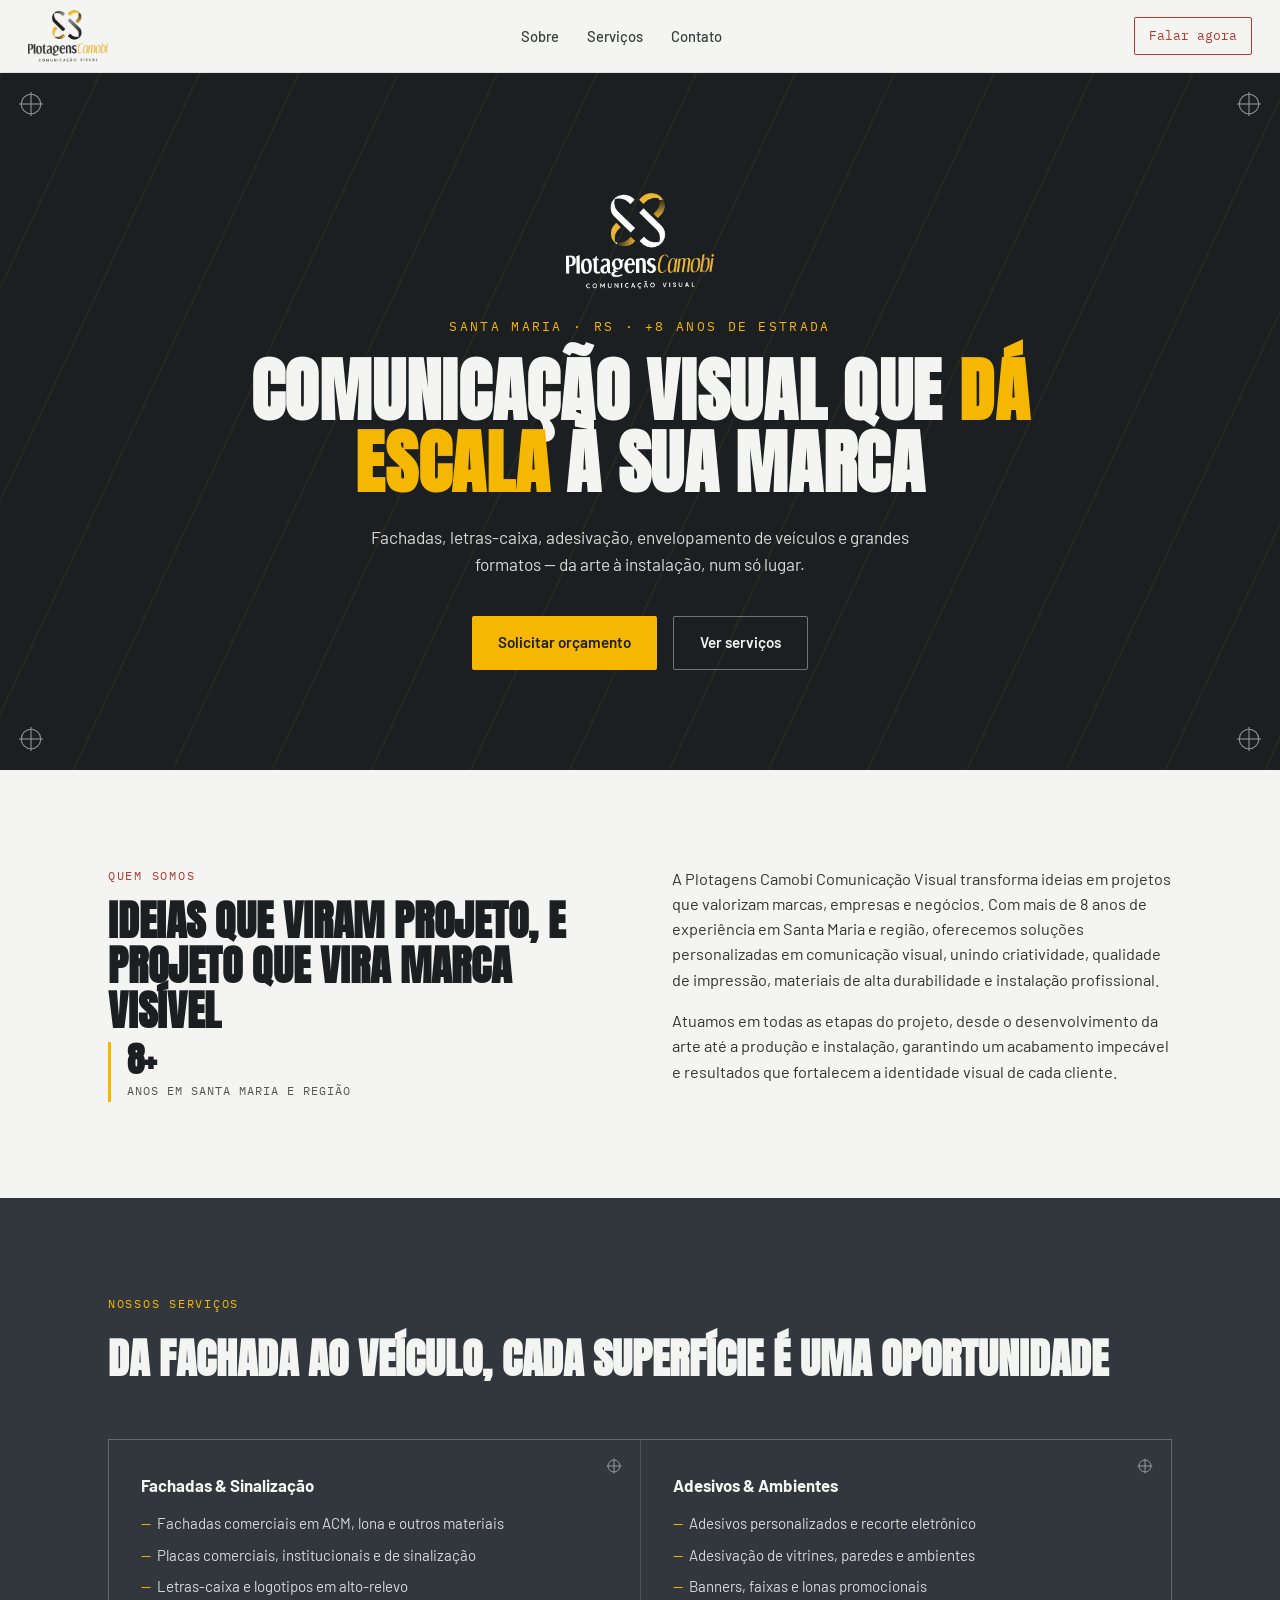
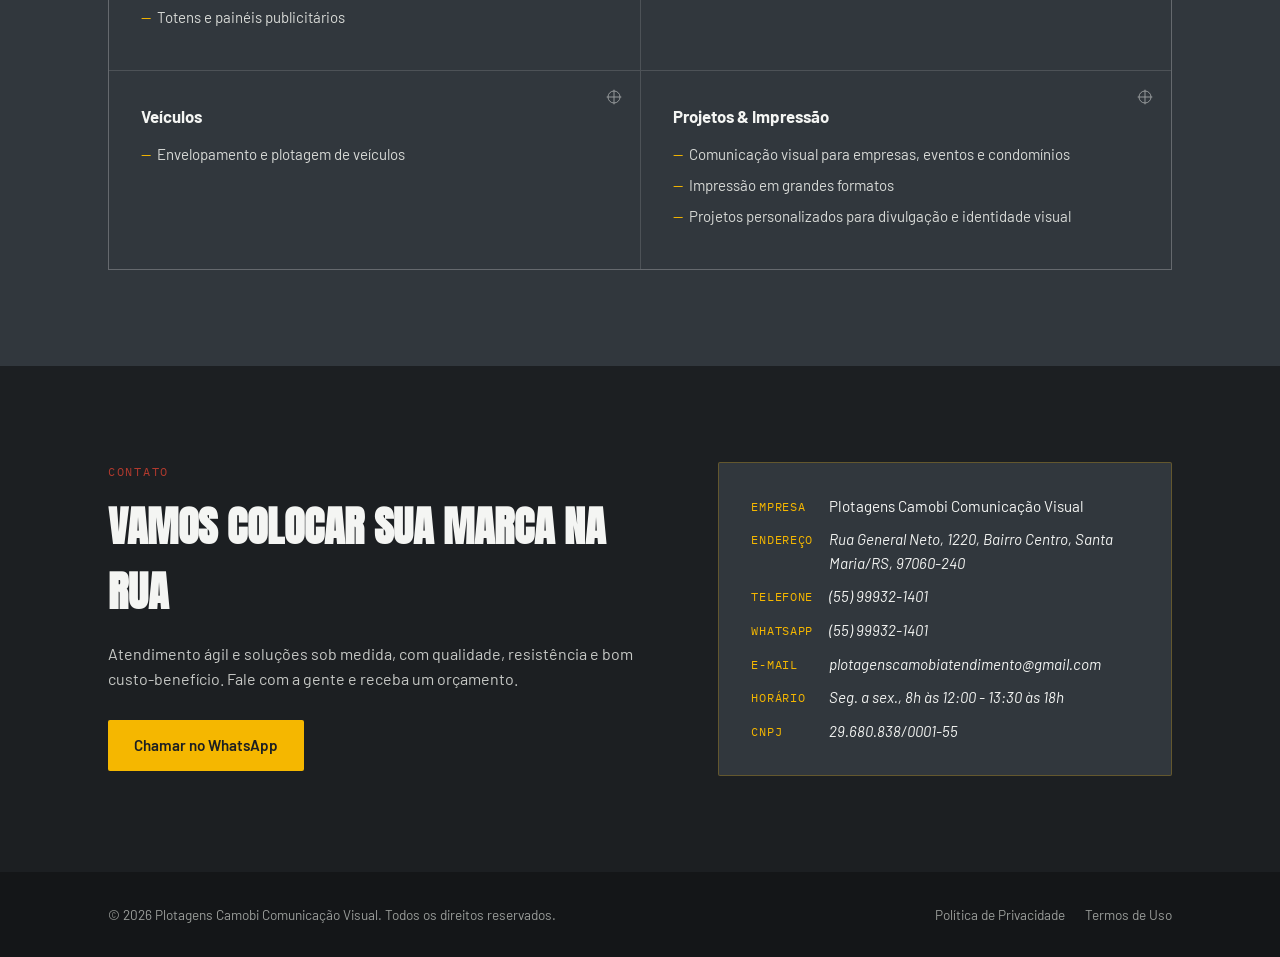
==== commit 9185d9cf: "Add files via upload" ====
--- a/index.html
+++ b/index.html
@@ -30,6 +30,7 @@
   <div class="reg-mark br"><svg viewBox="0 0 24 24" fill="none" stroke="currentColor" stroke-width="1"><circle cx="12" cy="12" r="9"/><line x1="12" y1="1" x2="12" y2="23"/><line x1="1" y1="12" x2="23" y2="12"/></svg></div>
 
   <div class="hero-inner">
+    <img class="hero-logo" src="logo-white.png" alt="Plotagens Camobi Comunicação Visual">
     <div class="eyebrow">Santa Maria · RS · +8 anos de estrada</div>
     <h1>Comunicação visual que <em>dá escala</em> à sua marca</h1>
     <p>Fachadas, letras-caixa, adesivação, envelopamento de veículos e grandes formatos — da arte à instalação, num só lugar.</p>
--- a/style.css
+++ b/style.css
@@ -95,6 +95,7 @@
   pointer-events:none;
 }
 .hero-inner{max-width:820px;margin:0 auto;position:relative;text-align:center;}
+.hero-logo{height:96px;width:auto;margin:0 auto 28px;display:block;}
 .eyebrow{
   font-family:var(--mono);
   font-size:.8rem;
